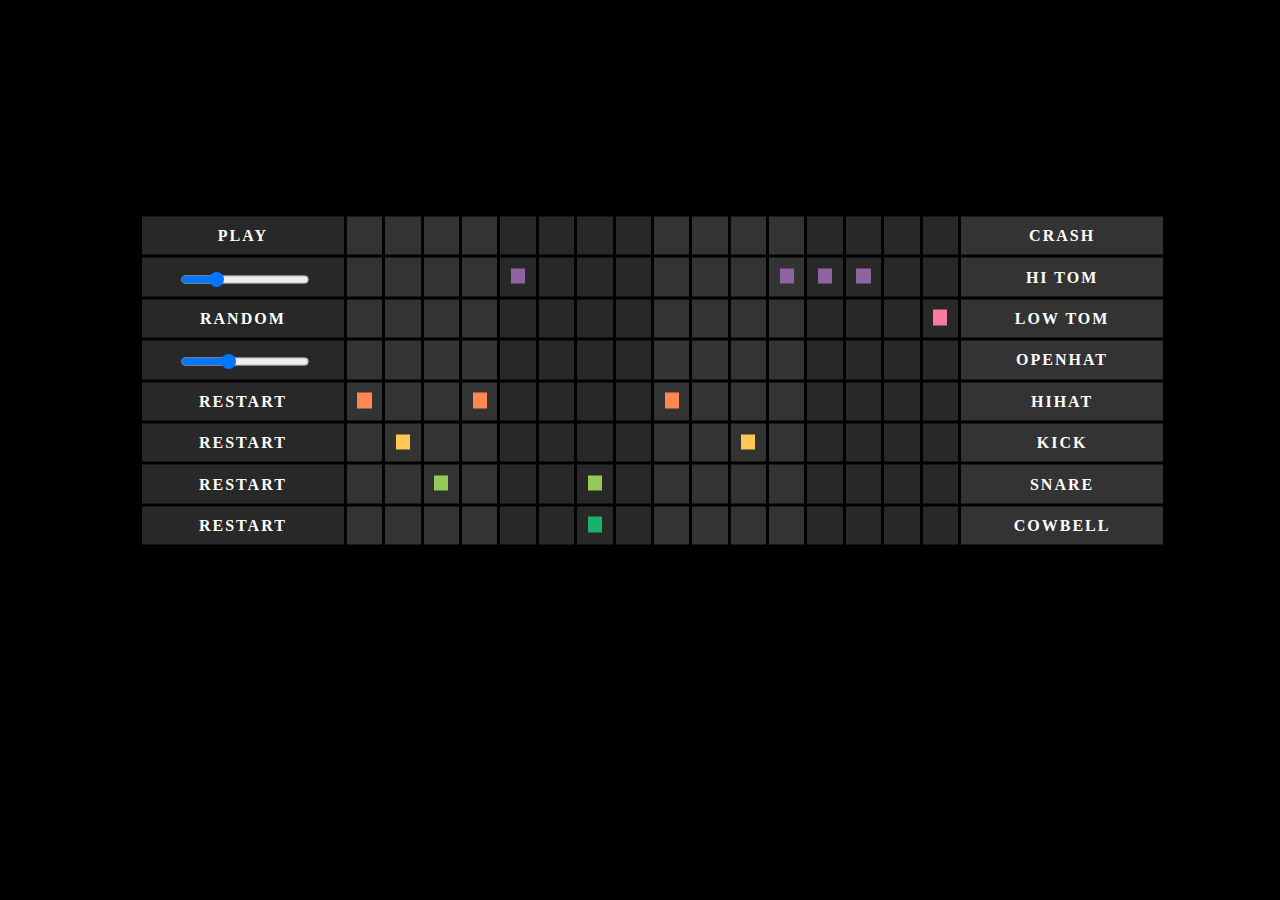
==== drums/index.html @ 4451546d "Some JS" ====
<!DOCTYPE html>
<html lang="en">
<head>
    <meta charset="UTF-8">
    <title>Drums</title>
    <link rel="stylesheet" href="style.css">
    <script src="scripts.js"></script>
    <link rel="icon" href="https://cdn0.iconfinder.com/data/icons/audio-icons-rounded/110/Drums-512.png"/>
</head>
<body>
    <!-- TMP -->
    <div id="mainContainer">
        <div class="leftButtons">
            <div class="play button">
                <p class="buttonName">PLAY</p>
            </div>
            <div class="button">
                <p class="buttonName">
                    <input id="speedCount" class="buttonName" type="range" name="blur" min="100" max="300" step="10" value="150">
                </p>
            </div>
            <div class="random button">
                <p class="buttonName">RANDOM</p>
            </div>
            <div class="button">
                <p class="buttonName">
                    <input id="randomCount" class="buttonName" type="range" name="blur" min="1" max="15" step="1" value="6">
                </p>
            </div>
            <div class="restart button">
                <p class="buttonName">RESTART</p>
            </div>
            <div class="restart button">
                <p class="buttonName">RESTART</p>
            </div>
            <div class="restart button">
                <p class="buttonName">RESTART</p>
            </div>
            <div class="restart button">
                <p class="buttonName">RESTART</p>
            </div>
        </div>
        <div class="mixerContainer">
        </div>
        <!-- TMP -->
        <div class="rightSounds">
            <div class="sound" style="width: calc(100% - 3px); background: rgb(51, 51, 51) none repeat scroll 0% 0%; margin: 6px; height: 44px;">
                <p class="buttonName">CRASH</p>
                <div class="soundBar crash"></div>
            </div>
            <div class="sound" style="width: calc(100% - 3px);background: #333;margin: 6px;">
                <p class="buttonName">HI TOM</p>
                <div class="soundBar hi_tom"></div>
            </div>
            <div class="sound" style="width: calc(100% - 3px);background: #333;margin: 6px;">
                <p class="buttonName">LOW TOM</p>
                <div class="soundBar low_tom"></div>
            </div>
            <div class="sound" style="width: calc(100% - 3px);background: #333;margin: 6px;">
                <p class="buttonName">OPENHAT</p>
                <div class="soundBar openhat"></div>
            </div>
            <div class="sound" style="width: calc(100% - 3px);background: #333;margin: 6px;">
                <p class="buttonName">HIHAT</p>
                <div class="soundBar hihat"></div>
            </div>
            <div class="sound" style="width: calc(100% - 3px);background: #333;margin: 6px;">
                <p class="buttonName">KICK</p>
                <div class="soundBar kick"></div>
            </div>
            <div class="sound" style="width: calc(100% - 3px);background: #333;margin: 6px;">
                <p class="buttonName">SNARE</p>
                <div class="soundBar snare"></div>
            </div>
            <div class="sound" style="width: calc(100% - 3px);background: #333;margin: 6px;">
                <p class="buttonName">COWBELL</p>
                <div class="soundBar cowbell"></div>
            </div>
        </div>
    </div>

    <audio src="https://res.cloudinary.com/thepeted/video/upload/v152731169/sounds/crash.wav" data-instrument="crash" preload="auto"></audio>
    <audio src="https://res.cloudinary.com/thepeted/video/upload/v152731310/sounds/hi_tom.wav" data-instrument="hi_tom" preload="auto"></audio>
    <audio src="https://res.cloudinary.com/thepeted/video/upload/v152731342/sounds/low_tom.wav" data-instrument="low_tom" preload="auto"></audio>
    <audio src="https://res.cloudinary.com/thepeted/video/upload/v152730582/sounds/openhat.wav" data-instrument="openhat" preload="auto"></audio>
    <audio src="https://res.cloudinary.com/thepeted/video/upload/v152730733/sounds/hihat.wav" data-instrument="hihat" preload="auto"></audio>
    <audio src="https://res.cloudinary.com/thepeted/video/upload/v152730307/sounds/kick.wav" data-instrument="kick" preload="auto"></audio>
    <audio src="https://res.cloudinary.com/thepeted/video/upload/v152730770/sounds/snare.wav" data-instrument="snare" preload="auto"></audio>
    <audio src="https://res.cloudinary.com/thepeted/video/upload/v152730968/sounds/cowbell.wav" data-instrument="cowbell" preload="auto"></audio>
</body>
</html>
---- drums/style.css ----
body {
    background: #000;
    overflow: hidden;
}

p { margin: 0px!important; }

#mainContainer {
    top: 50vh;
    left: 50vw;
    width: 80vw;
    height: 55vh;
    position: relative;
    transform: translate(-50%, -50%);
}

.mixerContainer {
    width: 60%;
    padding: 3px;
    margin-left: 20%;
    position: absolute;
}

.column {
    /*margin: 3px;*/
    height: 100%;
    /*margin-right: -10px;*/
    display: inline-block;
}

.column:nth-child(8n+1) > .box,
.column:nth-child(8n+2) > .box,
.column:nth-child(8n+3) > .box,
.column:nth-child(8n+4) > .box {
  background: #333;
}

.box {
    margin: 3px;
    cursor: pointer;
    position: relative;
    background: #282828;
    width: calc(100% - 3px);
}

.box:hover {
    background: #555!important;
}

.inner {
    width: 40%;
    height: 40%;
    margin: 30%;
    position: absolute;
    transition: ease .18s;
}

.bigger, .box:hover > .inner {
    width: 76%;
    height: 76%;
    margin: 12%;
}

.nowPlaying {
    background: #444!important;
}

.soundBar {
    width: 0%;
    z-index: 9;
    height: 100%;
    position: absolute;
    transition: linear .15s;
}

.fullBar {
    width: 100%!important;
}
.leftButtons {
    width: 20%;
    position: absolute;
}

.buttonName {
    top: 50%;
    left: 50%;
    z-index: 999999;
    position: absolute;
    transform: translate(-50%,-50%);
}

.rightSounds {
    width: 20%;
    margin-left: 80%;
    position: absolute;
}

.button {
    margin: 6px;
    background: #282828;
    width: calc(100% - 3px);
}

.button, .sound {
    font-family: Lato;
    color: #fff;
    cursor: pointer;
    font-weight: 700;
    line-height: 45px;
    text-align: center;
    position: relative;
    letter-spacing: 2px;
    margin-bottom: -3px!important;
}

.crash { background: #189BC6!important; }
.hi_tom { background: #8F639F!important; }
.low_tom { background: #F67B9F!important; }
.openhat { background: #E14D54!important; }
.hihat { background: #FD8855!important; }
.kick { background: #FEC952!important; }
.snare { background: #97C95A!important; }
.cowbell { background: #1AB16C!important; }

/* INPUT */

input[type=range]::-ms-track {
    width: 100%;
    height: 100%;
    -webkit-appearance: none;
    margin: 0px;
    padding: 0px;
    border: 0 none;
    height: 2px;
}

input[type=range]::-moz-range-track {
    width: 100%;
    height: 100%;
    -moz-appearance: none;
    margin: 0px;
    padding: 0px;
    border: 0 none;
    height: 2px;
}

input[type=range]::-moz-range-thumb {
    width: 40px;
    height: 40px;
    border-radius: 0px;
    border: 0 none;
    border-radius: 50%;
    background-color: #E14D54;
    width: 15px;
    height: 15px;
}

input[type=range]::-webkit-slider-thumb {
    width: 40px;
    height: 40px;
    border-radius: 0px;
    border: 0 none;
    border-radius: 50%;
    background-color: #E14D54;
    width: 15px;
    height: 15px;
    transition: ease .5s;
}
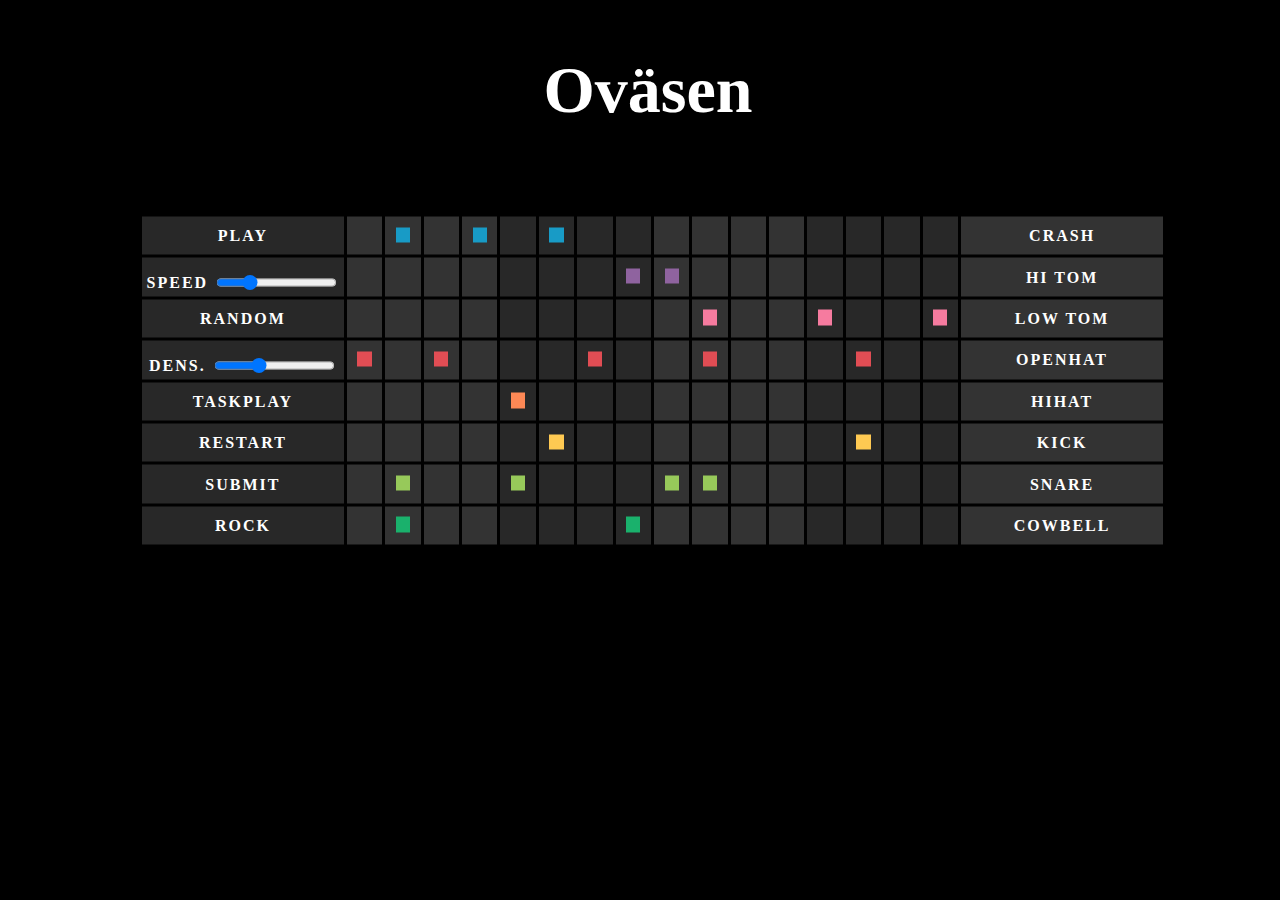
==== commit 45ed71d6: "Added task" ====
--- a/drums/index.html
+++ b/drums/index.html
@@ -2,42 +2,45 @@
 <html lang="en">
 <head>
     <meta charset="UTF-8">
-    <title>Drums</title>
+    <title>Oväsen</title>
     <link rel="stylesheet" href="style.css">
     <script src="scripts.js"></script>
-    <link rel="icon" href="https://cdn0.iconfinder.com/data/icons/audio-icons-rounded/110/Drums-512.png"/>
+    <link rel="icon" href="https://hacknarok.eestec.agh.edu.pl/assets/img/hackathon-logo2.41c9cd9c.png"/>
 </head>
 <body>
     <!-- TMP -->
+    <h1>Oväsen</h1>
     <div id="mainContainer">
         <div class="leftButtons">
             <div class="play button">
                 <p class="buttonName">PLAY</p>
             </div>
             <div class="button">
-                <p class="buttonName">
-                    <input id="speedCount" class="buttonName" type="range" name="blur" min="100" max="300" step="10" value="150">
+                <p class="buttonName inputButton">
+                    <span>SPEED</span>
+                    <input id="speedCount" class="buttonName" type="range" name="blur" min="100" max="300" step="10" value="150" />
                 </p>
             </div>
             <div class="random button">
                 <p class="buttonName">RANDOM</p>
             </div>
             <div class="button">
-                <p class="buttonName">
+                <p class="buttonName inputButton">
+                    <span>DENS.</span>
                     <input id="randomCount" class="buttonName" type="range" name="blur" min="1" max="15" step="1" value="6">
                 </p>
+            </div>
+            <div class="taskPlay button">
+                <p class="buttonName">TASKPLAY</p>
             </div>
             <div class="restart button">
                 <p class="buttonName">RESTART</p>
             </div>
-            <div class="restart button">
-                <p class="buttonName">RESTART</p>
+            <div class="submit button">
+                <p class="buttonName">SUBMIT</p>
             </div>
-            <div class="restart button">
-                <p class="buttonName">RESTART</p>
-            </div>
-            <div class="restart button">
-                <p class="buttonName">RESTART</p>
+            <div class="button">
+                <p class="buttonName">ROCK</p>
             </div>
         </div>
         <div class="mixerContainer">
--- a/drums/style.css
+++ b/drums/style.css
@@ -4,6 +4,15 @@
 }
 
 p { margin: 0px!important; }
+
+h1 {
+    color: #fff;
+    position: absolute;
+    margin-left: 50%;
+    transform: translateX(-50%);
+    font-family: Lato;
+    font-size: 66px;
+}
 
 #mainContainer {
     top: 50vh;
@@ -87,6 +96,29 @@
     z-index: 999999;
     position: absolute;
     transform: translate(-50%,-50%);
+}
+
+.inputButton {
+    left: 0px;
+    transform: translateX(0);
+    top: 0;
+    width: 100%;
+    position: static;
+}
+
+.inputButton > span {
+    display: inline-block;
+    text-align: left;
+    vertical-align: middle;
+}
+
+.inputButton > input {
+    width: 60%;
+    left: 0;
+    transform: translate(0);
+    display: inline-block;
+    position: static;
+    vertical-align: middle;
 }
 
 .rightSounds {
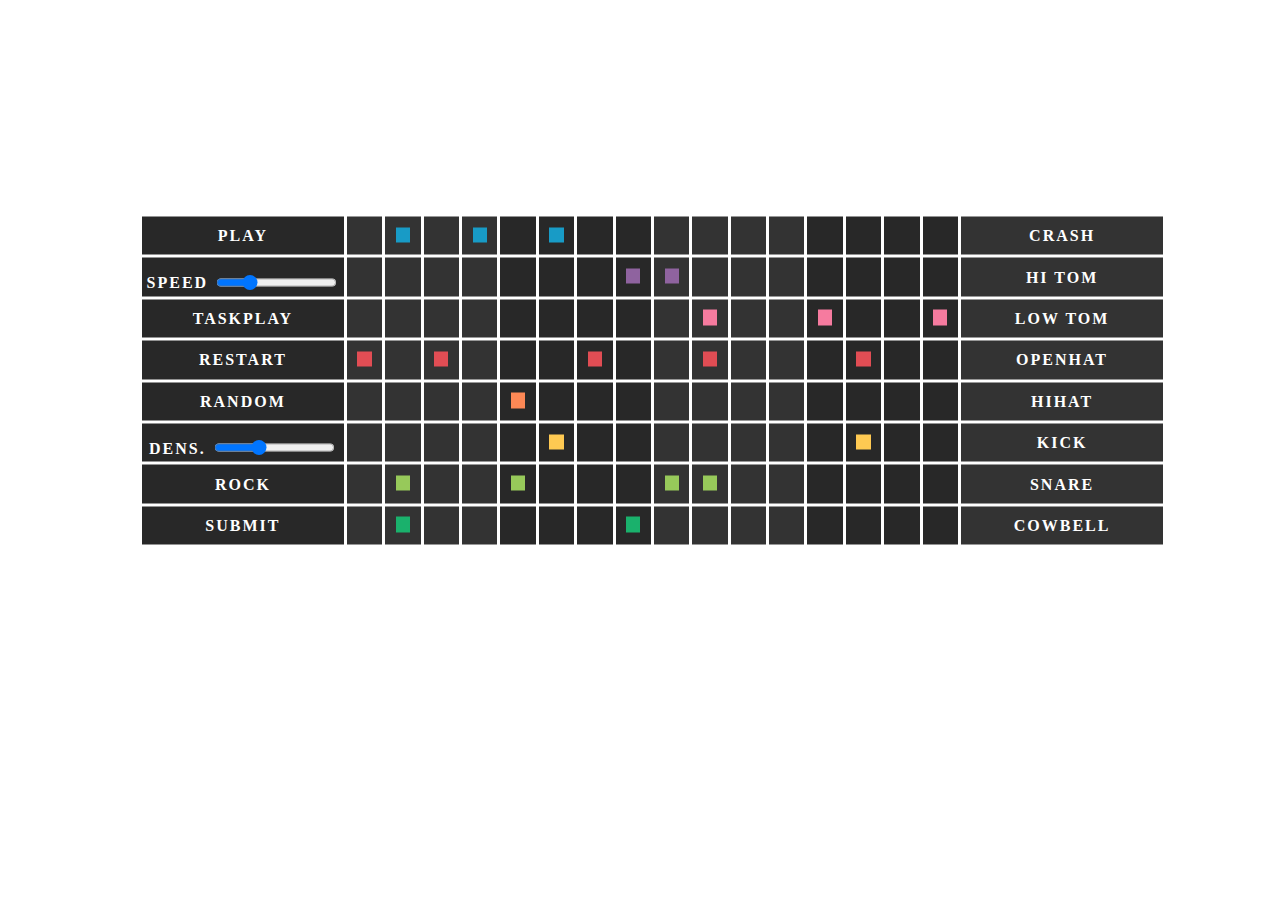
==== commit 49230527: "Graphics" ====
--- a/drums/index.html
+++ b/drums/index.html
@@ -21,6 +21,12 @@
                     <input id="speedCount" class="buttonName" type="range" name="blur" min="100" max="300" step="10" value="150" />
                 </p>
             </div>
+            <div class="taskPlay button">
+                <p class="buttonName">TASKPLAY</p>
+            </div>
+            <div class="restart button">
+                <p class="buttonName">RESTART</p>
+            </div>
             <div class="random button">
                 <p class="buttonName">RANDOM</p>
             </div>
@@ -30,17 +36,11 @@
                     <input id="randomCount" class="buttonName" type="range" name="blur" min="1" max="15" step="1" value="6">
                 </p>
             </div>
-            <div class="taskPlay button">
-                <p class="buttonName">TASKPLAY</p>
-            </div>
-            <div class="restart button">
-                <p class="buttonName">RESTART</p>
+            <div class="button">
+                <p class="buttonName">ROCK</p>
             </div>
             <div class="submit button">
                 <p class="buttonName">SUBMIT</p>
-            </div>
-            <div class="button">
-                <p class="buttonName">ROCK</p>
             </div>
         </div>
         <div class="mixerContainer">
--- a/drums/style.css
+++ b/drums/style.css
@@ -1,5 +1,6 @@
 body {
-    background: #000;
+    background-image: url('https://hacknarok.eestec.agh.edu.pl/assets/img/header-bg.85984f34.jpg');
+    background-size: cover;
     overflow: hidden;
 }
 
@@ -9,9 +10,11 @@
     color: #fff;
     position: absolute;
     margin-left: 50%;
+    margin-top: 70px;
     transform: translateX(-50%);
     font-family: Lato;
-    font-size: 66px;
+    font-size: 50px;
+    text-transform: uppercase;
 }
 
 #mainContainer {
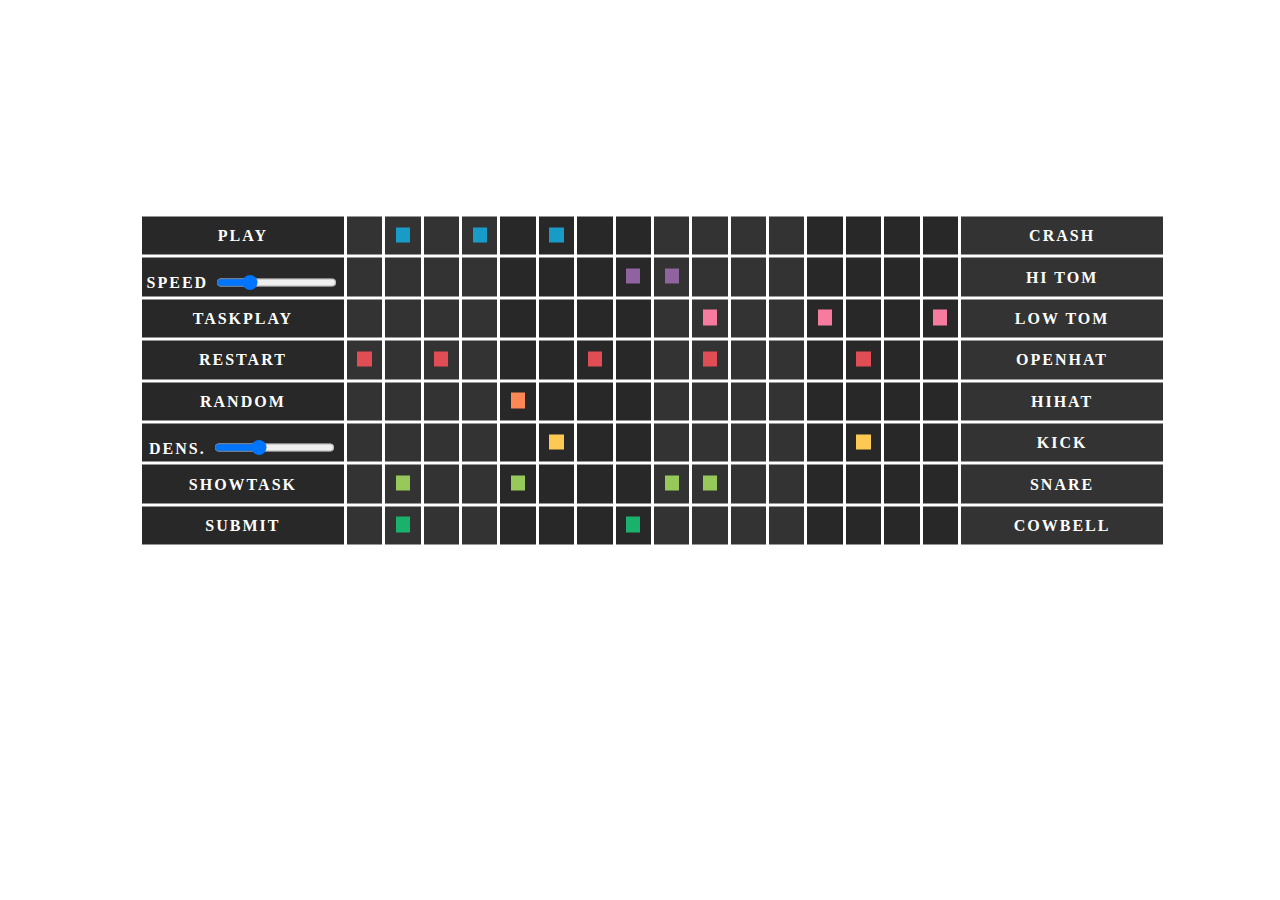
==== commit a00437ba: "ShowTask" ====
--- a/drums/index.html
+++ b/drums/index.html
@@ -36,8 +36,8 @@
                     <input id="randomCount" class="buttonName" type="range" name="blur" min="1" max="15" step="1" value="6">
                 </p>
             </div>
-            <div class="button">
-                <p class="buttonName">ROCK</p>
+            <div class="showTask button">
+                <p class="buttonName">SHOWTASK</p>
             </div>
             <div class="submit button">
                 <p class="buttonName">SUBMIT</p>
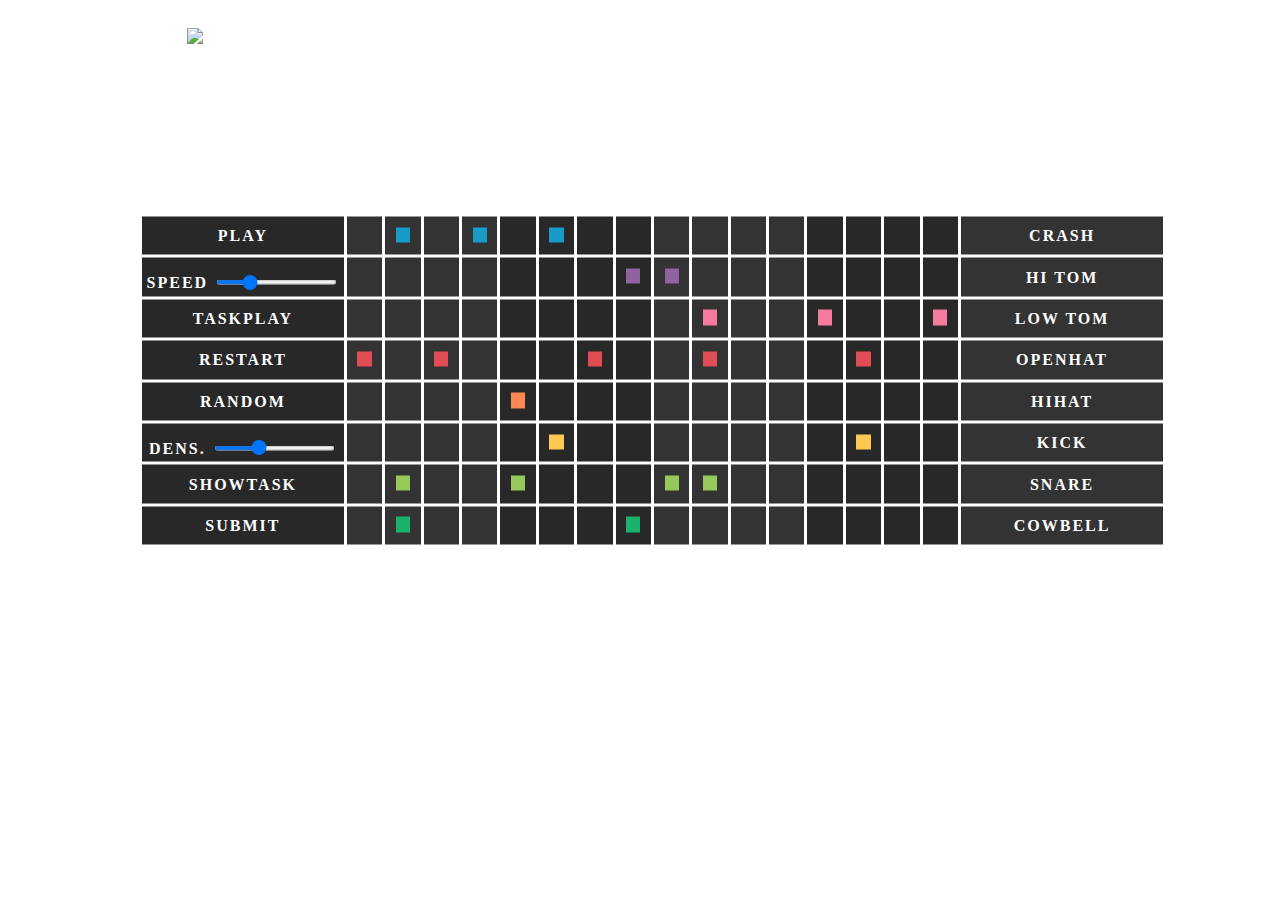
==== commit 0416cb4c: "Logo" ====
--- a/drums/index.html
+++ b/drums/index.html
@@ -9,7 +9,8 @@
 </head>
 <body>
     <!-- TMP -->
-    <h1>Oväsen</h1>
+    <img src="https://hacknarok.eestec.agh.edu.pl/assets/img/hackathon-logo2.41c9cd9c.png" 
+         style="width: 100px; position: absolute; left: 18.5vw; transform: translateX(-50%); margin-top: 20px;"/>
     <div id="mainContainer">
         <div class="leftButtons">
             <div class="play button">
--- a/drums/style.css
+++ b/drums/style.css
@@ -116,6 +116,7 @@
 }
 
 .inputButton > input {
+    height: 5px;
     width: 60%;
     left: 0;
     transform: translate(0);
@@ -180,24 +181,22 @@
 }
 
 input[type=range]::-moz-range-thumb {
-    width: 40px;
+    width: 20px;
     height: 40px;
-    border-radius: 0px;
-    border: 0 none;
-    border-radius: 50%;
-    background-color: #E14D54;
+    border: 0 none;
+    border-radius: 0%;
+    background-color: #282828;
     width: 15px;
-    height: 15px;
+    height: 17px;
 }
 
 input[type=range]::-webkit-slider-thumb {
     width: 40px;
-    height: 40px;
-    border-radius: 0px;
-    border: 0 none;
-    border-radius: 50%;
-    background-color: #E14D54;
+    height: 20px;
+    border: 0 none;
+    border-radius: 0%;
+    background-color: #282828;
     width: 15px;
-    height: 15px;
+    height: 17px;
     transition: ease .5s;
 }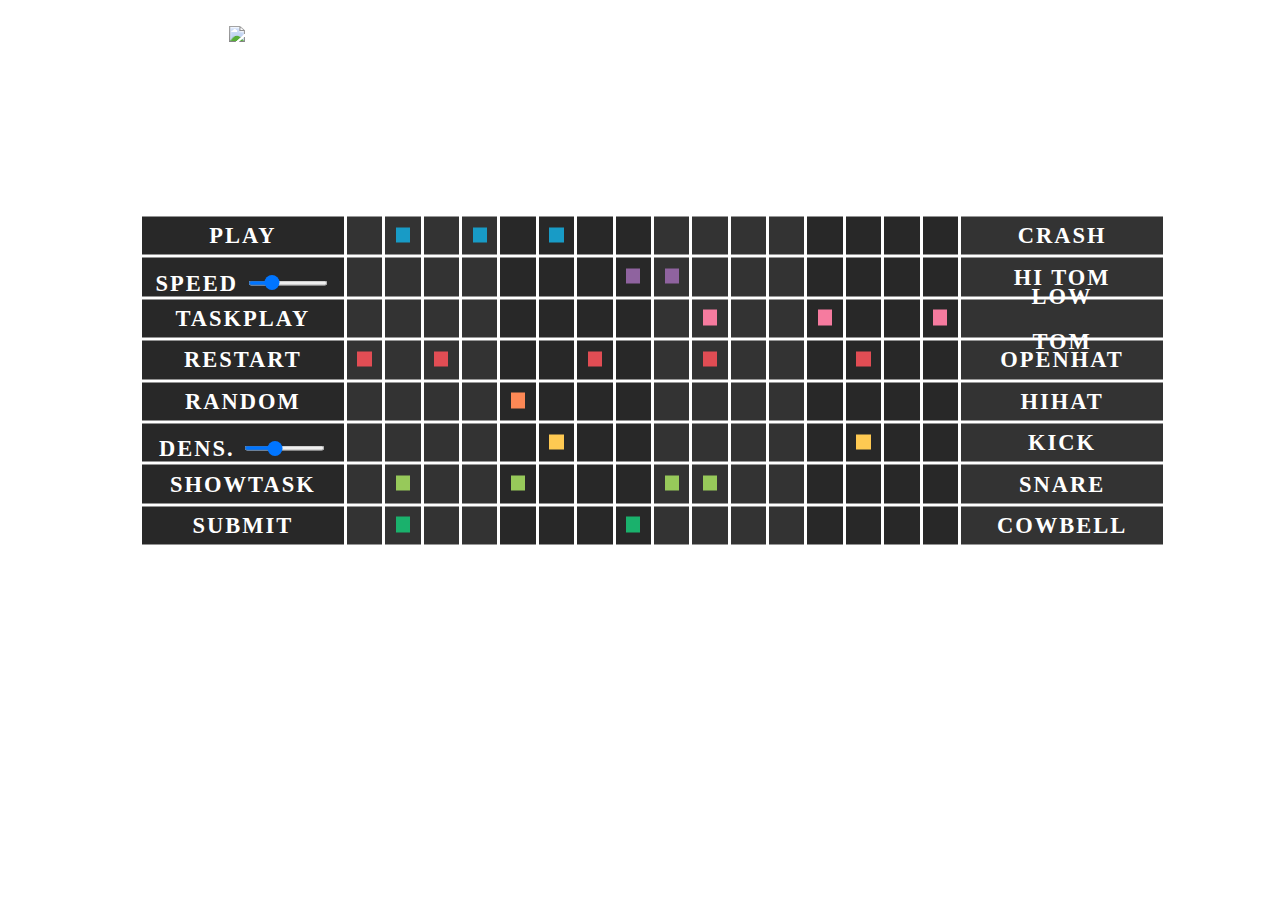
==== commit 833f1e75: "Fixed boolean issue" ====
--- a/drums/index.html
+++ b/drums/index.html
@@ -10,7 +10,7 @@
 <body>
     <!-- TMP -->
     <img src="https://hacknarok.eestec.agh.edu.pl/assets/img/hackathon-logo2.41c9cd9c.png" 
-         style="width: 100px; position: absolute; left: 18.5vw; transform: translateX(-50%); margin-top: 20px;"/>
+         style="height: 18vh; position: absolute; left: 18.5vw; transform: translateX(-50%); margin-top: 2vh;"/>
     <div id="mainContainer">
         <div class="leftButtons">
             <div class="play button">
--- a/drums/style.css
+++ b/drums/style.css
@@ -94,6 +94,7 @@
 }
 
 .buttonName {
+    font-size: 2.5vh;
     top: 50%;
     left: 50%;
     z-index: 999999;
@@ -123,6 +124,7 @@
     display: inline-block;
     position: static;
     vertical-align: middle;
+    width: 40%;
 }
 
 .rightSounds {
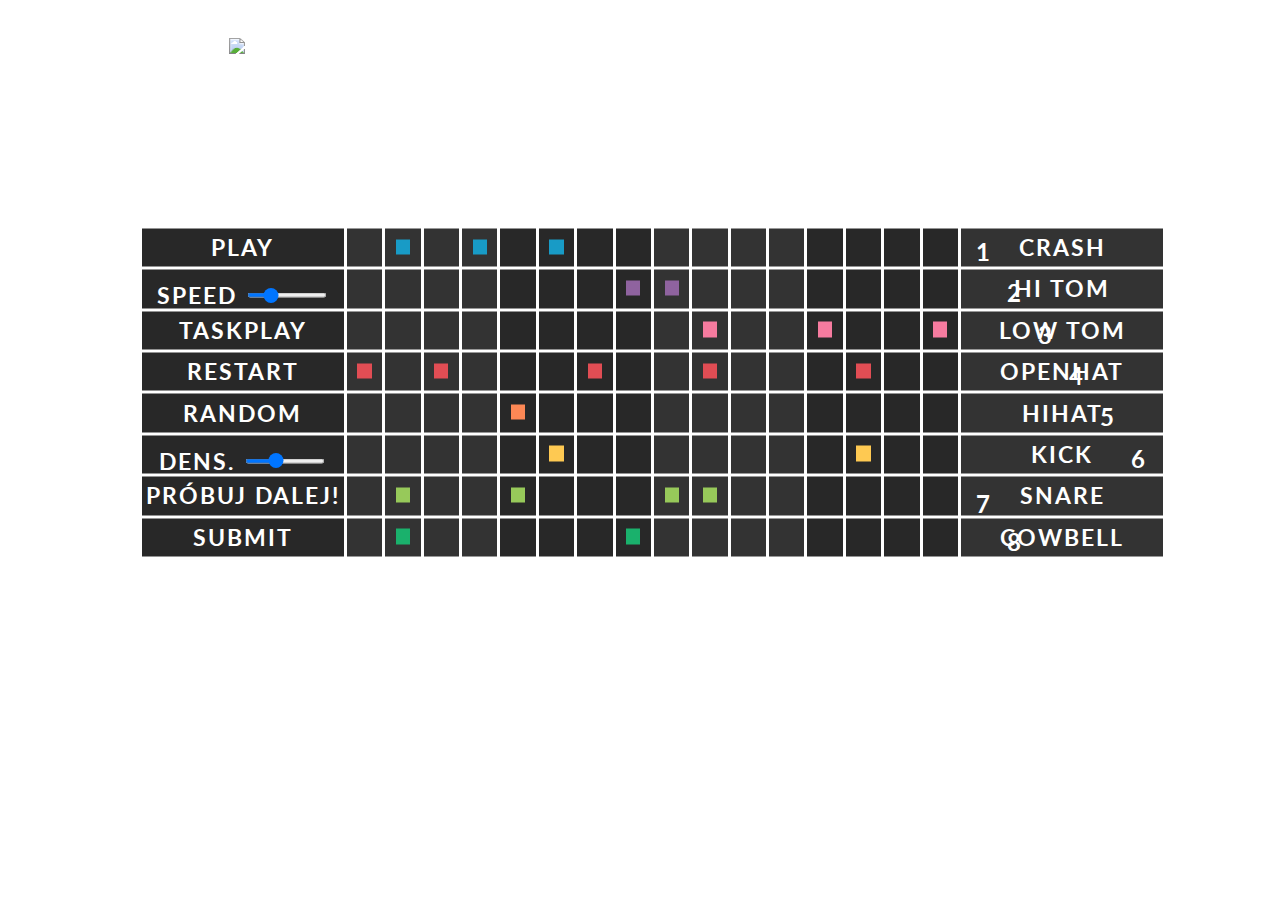
==== commit f5656bc3: "Final" ====
--- a/drums/index.html
+++ b/drums/index.html
@@ -1,95 +1,106 @@
 <!DOCTYPE html>
 <html lang="en">
-<head>
-    <meta charset="UTF-8">
-    <title>Oväsen</title>
-    <link rel="stylesheet" href="style.css">
-    <script src="scripts.js"></script>
-    <link rel="icon" href="https://hacknarok.eestec.agh.edu.pl/assets/img/hackathon-logo2.41c9cd9c.png"/>
-</head>
-<body>
-    <!-- TMP -->
-    <img src="https://hacknarok.eestec.agh.edu.pl/assets/img/hackathon-logo2.41c9cd9c.png" 
-         style="height: 18vh; position: absolute; left: 18.5vw; transform: translateX(-50%); margin-top: 2vh;"/>
-    <div id="mainContainer">
-        <div class="leftButtons">
-            <div class="play button">
-                <p class="buttonName">PLAY</p>
+    <head>
+        <meta charset="UTF-8">
+        <title>Hacknarök | Oväsen</title>
+        <link rel="stylesheet" href="style.css">
+        <script src="scripts.js"></script>
+        <script src="./auth/auth.js"></script>
+        <link rel="icon" href="https://hacknarok.eestec.agh.edu.pl/assets/img/hackathon-logo2.41c9cd9c.png"/>
+        <link href="https://fonts.googleapis.com/css?family=Roboto" rel="stylesheet"> 
+        <link href="https://fonts.googleapis.com/css?family=Lato" rel="stylesheet">
+    </head>
+    <body>
+        <!-- TMP -->
+        <img src="https://hacknarok.eestec.agh.edu.pl/assets/img/hackathon-logo2.41c9cd9c.png" style="height: 18vh; position: absolute; left: 18.5vw; transform: translateX(-50%); margin-top: 2vh;"/>
+        <h2 id="success">ZGADŁEŚ!<h2>
+        <div id="mainContainer">
+            <div class="leftButtons">
+                <div class="play button">
+                    <p class="buttonName">PLAY</p>
+                </div>
+                <div class="button">
+                    <p class="buttonName inputButton">
+                        <span>SPEED</span>
+                        <input id="speedCount" class="buttonName" type="range" name="blur" min="100" max="300" step="10" value="150" />
+                    </p>
+                </div>
+                <div class="taskPlay button">
+                    <p class="buttonName">TASKPLAY</p>
+                </div>
+                <div class="restart button">
+                    <p class="buttonName">RESTART</p>
+                </div>
+                <div class="random button">
+                    <p class="buttonName">RANDOM</p>
+                </div>
+                <div class="button">
+                    <p class="buttonName inputButton">
+                        <span>DENS.</span>
+                        <input id="randomCount" class="buttonName" type="range" name="blur" min="1" max="15" step="1" value="6">
+                    </p>
+                </div>
+                <div class="showTask button">
+                    <p class="buttonName">PRÓBUJ DALEJ!</p>
+                </div>
+                <div class="submit button">
+                    <p class="buttonName">SUBMIT</p>
+                </div>
             </div>
-            <div class="button">
-                <p class="buttonName inputButton">
-                    <span>SPEED</span>
-                    <input id="speedCount" class="buttonName" type="range" name="blur" min="100" max="300" step="10" value="150" />
-                </p>
+            <div class="mixerContainer">
             </div>
-            <div class="taskPlay button">
-                <p class="buttonName">TASKPLAY</p>
-            </div>
-            <div class="restart button">
-                <p class="buttonName">RESTART</p>
-            </div>
-            <div class="random button">
-                <p class="buttonName">RANDOM</p>
-            </div>
-            <div class="button">
-                <p class="buttonName inputButton">
-                    <span>DENS.</span>
-                    <input id="randomCount" class="buttonName" type="range" name="blur" min="1" max="15" step="1" value="6">
-                </p>
-            </div>
-            <div class="showTask button">
-                <p class="buttonName">SHOWTASK</p>
-            </div>
-            <div class="submit button">
-                <p class="buttonName">SUBMIT</p>
+            <!-- TMP -->
+            <div class="rightSounds">
+                <div class="sound" style="width: calc(100% - 3px); background: rgb(51, 51, 51) none repeat scroll 0% 0%; margin: 6px; height: 44px;">
+                    <p class="buttonName" onclick="playSound('crash')">CRASH</p>
+                    <div class="soundBar crash"></div>
+                    <span class="number">1</span>
+                </div>
+                <div class="sound" style="width: calc(100% - 3px);background: #333;margin: 6px;">
+                    <p class="buttonName" onclick="playSound('hi_tom')">HI TOM</p>
+                    <div class="soundBar hi_tom"></div>
+                    <span class="number">2</span>
+                </div>
+                <div class="sound" style="width: calc(100% - 3px);background: #333;margin: 6px;">
+                    <p class="buttonName" onclick="playSound('low_tom')">LOW TOM</p>
+                    <div class="soundBar low_tom"></div>
+                    <span class="number">3</span>
+                </div>
+                <div class="sound" style="width: calc(100% - 3px);background: #333;margin: 6px;">
+                    <p class="buttonName" onclick="playSound('openhat')">OPENHAT</p>
+                    <div class="soundBar openhat"></div>
+                    <span class="number">4</span>
+                </div>
+                <div class="sound" style="width: calc(100% - 3px);background: #333;margin: 6px;">
+                    <p class="buttonName" onclick="playSound('hihat')">HIHAT</p>
+                    <div class="soundBar hihat"></div>
+                    <span class="number">5</span>
+                </div>
+                <div class="sound" style="width: calc(100% - 3px);background: #333;margin: 6px;">
+                    <p class="buttonName" onclick="playSound('kick')">KICK</p>
+                    <div class="soundBar kick"></div>
+                    <span class="number">6</span>
+                </div>
+                <div class="sound" style="width: calc(100% - 3px);background: #333;margin: 6px;">
+                    <p class="buttonName" onclick="playSound('snare')">SNARE</p>
+                    <div class="soundBar snare"></div>
+                    <span class="number">7</span>
+                </div>
+                <div class="sound" style="width: calc(100% - 3px);background: #333;margin: 6px;">
+                    <p class="buttonName" onclick="playSound('cowbell')">COWBELL</p>
+                    <div class="soundBar cowbell"></div>
+                    <span class="number">8</span>
+                </div>
             </div>
         </div>
-        <div class="mixerContainer">
-        </div>
-        <!-- TMP -->
-        <div class="rightSounds">
-            <div class="sound" style="width: calc(100% - 3px); background: rgb(51, 51, 51) none repeat scroll 0% 0%; margin: 6px; height: 44px;">
-                <p class="buttonName">CRASH</p>
-                <div class="soundBar crash"></div>
-            </div>
-            <div class="sound" style="width: calc(100% - 3px);background: #333;margin: 6px;">
-                <p class="buttonName">HI TOM</p>
-                <div class="soundBar hi_tom"></div>
-            </div>
-            <div class="sound" style="width: calc(100% - 3px);background: #333;margin: 6px;">
-                <p class="buttonName">LOW TOM</p>
-                <div class="soundBar low_tom"></div>
-            </div>
-            <div class="sound" style="width: calc(100% - 3px);background: #333;margin: 6px;">
-                <p class="buttonName">OPENHAT</p>
-                <div class="soundBar openhat"></div>
-            </div>
-            <div class="sound" style="width: calc(100% - 3px);background: #333;margin: 6px;">
-                <p class="buttonName">HIHAT</p>
-                <div class="soundBar hihat"></div>
-            </div>
-            <div class="sound" style="width: calc(100% - 3px);background: #333;margin: 6px;">
-                <p class="buttonName">KICK</p>
-                <div class="soundBar kick"></div>
-            </div>
-            <div class="sound" style="width: calc(100% - 3px);background: #333;margin: 6px;">
-                <p class="buttonName">SNARE</p>
-                <div class="soundBar snare"></div>
-            </div>
-            <div class="sound" style="width: calc(100% - 3px);background: #333;margin: 6px;">
-                <p class="buttonName">COWBELL</p>
-                <div class="soundBar cowbell"></div>
-            </div>
-        </div>
-    </div>
 
-    <audio src="https://res.cloudinary.com/thepeted/video/upload/v152731169/sounds/crash.wav" data-instrument="crash" preload="auto"></audio>
-    <audio src="https://res.cloudinary.com/thepeted/video/upload/v152731310/sounds/hi_tom.wav" data-instrument="hi_tom" preload="auto"></audio>
-    <audio src="https://res.cloudinary.com/thepeted/video/upload/v152731342/sounds/low_tom.wav" data-instrument="low_tom" preload="auto"></audio>
-    <audio src="https://res.cloudinary.com/thepeted/video/upload/v152730582/sounds/openhat.wav" data-instrument="openhat" preload="auto"></audio>
-    <audio src="https://res.cloudinary.com/thepeted/video/upload/v152730733/sounds/hihat.wav" data-instrument="hihat" preload="auto"></audio>
-    <audio src="https://res.cloudinary.com/thepeted/video/upload/v152730307/sounds/kick.wav" data-instrument="kick" preload="auto"></audio>
-    <audio src="https://res.cloudinary.com/thepeted/video/upload/v152730770/sounds/snare.wav" data-instrument="snare" preload="auto"></audio>
-    <audio src="https://res.cloudinary.com/thepeted/video/upload/v152730968/sounds/cowbell.wav" data-instrument="cowbell" preload="auto"></audio>
-</body>
-</html>
+        <audio src="https://res.cloudinary.com/thepeted/video/upload/v152731169/sounds/crash.wav" data-instrument="crash" preload="auto"></audio>
+        <audio src="https://res.cloudinary.com/thepeted/video/upload/v152731310/sounds/hi_tom.wav" data-instrument="hi_tom" preload="auto"></audio>
+        <audio src="https://res.cloudinary.com/thepeted/video/upload/v152731342/sounds/low_tom.wav" data-instrument="low_tom" preload="auto"></audio>
+        <audio src="https://res.cloudinary.com/thepeted/video/upload/v152730582/sounds/openhat.wav" data-instrument="openhat" preload="auto"></audio>
+        <audio src="https://res.cloudinary.com/thepeted/video/upload/v152730733/sounds/hihat.wav" data-instrument="hihat" preload="auto"></audio>
+        <audio src="https://res.cloudinary.com/thepeted/video/upload/v152730307/sounds/kick.wav" data-instrument="kick" preload="auto"></audio>
+        <audio src="https://res.cloudinary.com/thepeted/video/upload/v152730770/sounds/snare.wav" data-instrument="snare" preload="auto"></audio>
+        <audio src="https://res.cloudinary.com/thepeted/video/upload/v152730968/sounds/cowbell.wav" data-instrument="cowbell" preload="auto"></audio>
+    </body>
+</html>--- a/drums/style.css
+++ b/drums/style.css
@@ -94,6 +94,7 @@
 }
 
 .buttonName {
+    width: 100%;
     font-size: 2.5vh;
     top: 50%;
     left: 50%;
@@ -201,4 +202,19 @@
     width: 15px;
     height: 17px;
     transition: ease .5s;
+}
+
+.number {
+    float: left;
+    margin-left: 15px;
+}
+
+#success {
+    color: #fff;
+    font-family: Lato;
+    font-size: 40px;
+    position: absolute;
+    left: 30%;
+    top: 3vw;
+    display: none;
 }